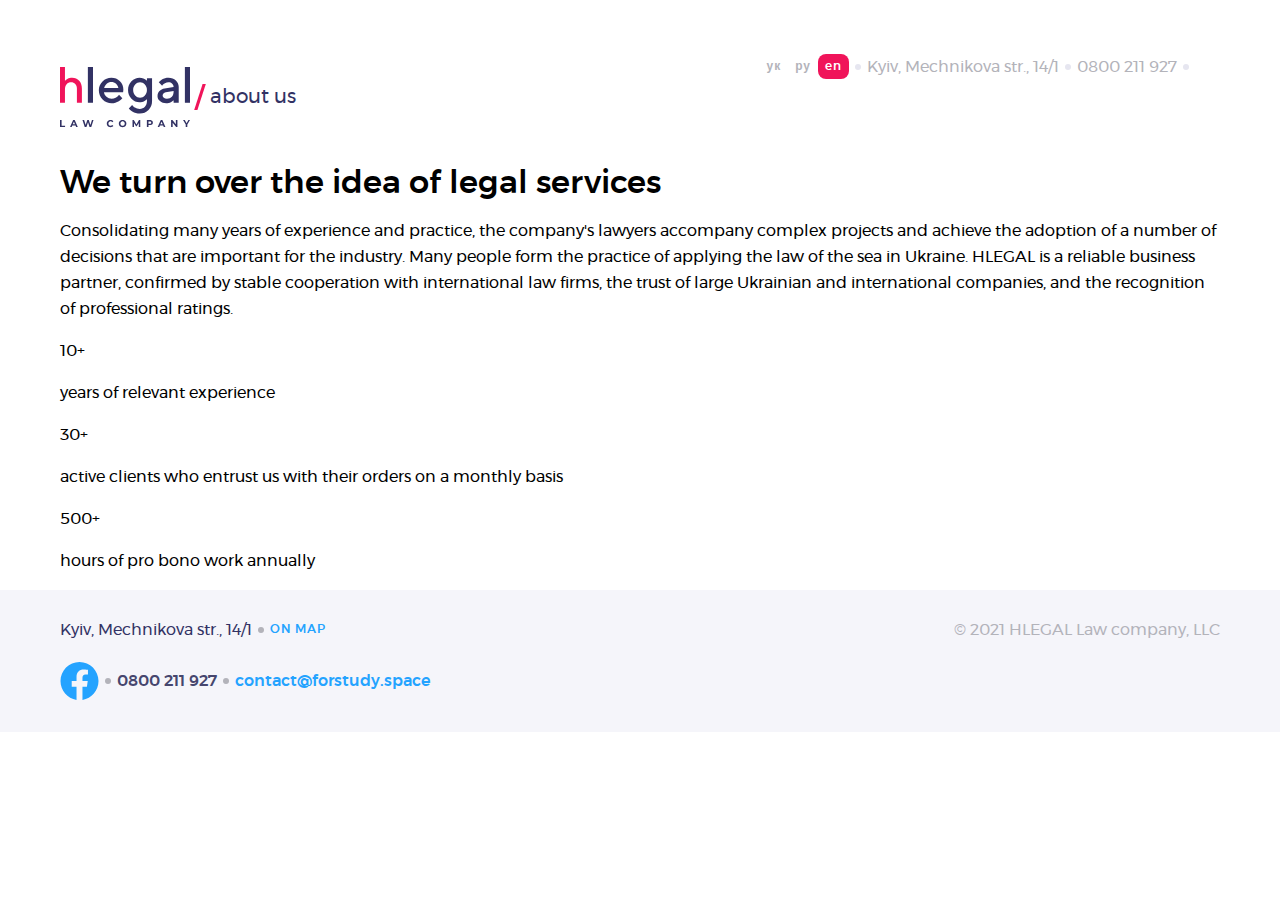
==== app/about.html @ 21503964 "new code for about-us.html" ====
<!DOCTYPE html>
<html lang="en">
<head>
    <meta charset="UTF-8">
    <meta http-equiv="X-UA-Compatible" content="IE=edge">
    <meta name="viewport" content="width=device-width, initial-scale=1.0">
    <link rel="stylesheet" href="./css/style.css">
    <title>Hlegal - about us</title>
</head>
<body class="body">
    <div class="container">
        <header class="header">
            <div class="header__strip header__strip--grey">
                <div class="header__strip-content">
                    <div class="header__lang header__strip--dot">
                        <button type="button" class="header__button header__button--light">ук</button>
                        <button type="button" class="header__button header__button--light">ру</button>
                        <button type="button" class="header__button header__button--active">en</button>
                    </div>
                    <p class="header__adress header__adress--light header__strip--dot">Kyiv, Mechnikova str., 14/1</p>
                    <a class="header__phone header__phone--light header__strip--dot" href="tel:0800211927">0800 211 927</a>
                    <a class="header__fb" href="#">
                        <svg width="25" height="25" viewBox="0 0 25 25" fill="none" xmlns="http://www.w3.org/2000/svg">
                            <path d="M24 12.5733C24 5.90541 18.6274 0.5 12 0.5C5.37258 0.5 0 5.90541 0 12.5733C0 18.5995 4.38823 23.5943 10.125 24.5V16.0633H7.07813V12.5733H10.125V9.91343C10.125 6.88755 11.9165 5.21615 14.6576 5.21615C15.9705 5.21615 17.3438 5.45195 17.3438 5.45195V8.42313H15.8306C14.3399 8.42313 13.875 9.35379 13.875 10.3086V12.5733H17.2031L16.6711 16.0633H13.875V24.5C19.6118 23.5943 24 18.5995 24 12.5733Z" fill="#FFFFFF"/>
                        </svg>                        
                    </a>
                </div>
            </div>
            <a class="header__logo header__logo--light" href="">
                <picture class="logo">
                    <source media="(min-width:768px)" srcset="./img/logo-light_tablet.svg">
                    <img src="./img/logo-light.svg" alt="#">
                </picture>
                <p class="header__logo--light-aboutus">about us</p>
            </a>
            <nav class="header__menu">
                <button type="button" class="header__burger header__burger--light">btn</button>
                <ul class="header__list">
                    <li><a class="header__category" href="./about.html">about us</a></li>
                    <li><a class="header__category" href="#">services</a></li>
                    <li><a class="header__category" href="#">team</a></li>
                    <li><a class="header__category" href="#">publications</a></li>
                    <li><a class="header__category" href="#">contact</a></li>
                </ul>
            </nav>
        </header>
    </div>
    <main class="mainly">
        <div class="container">
            <section class="about">
                <h1 class="about__title">We turn over the idea of legal services</h1>
                <p class="about__text">Consolidating many years of experience and practice, the company's lawyers accompany complex projects and achieve the adoption of a number of decisions that are important for the industry. Many people form the practice of applying the law of the sea in Ukraine.
                    HLEGAL is a reliable business partner, confirmed by stable cooperation with international law firms, the trust of large Ukrainian and international companies, and the recognition of professional ratings.</p>
            </section>
            <section class="achivments">
                <article class="achivments__year">
                    <p>10+</p>
                    <p>years of relevant experience</p>
                </article>
                <article class="achivments__clients">
                    <p>30+</p>
                    <p>active clients who entrust us with their orders on a monthly basis</p>
                </article>
                <article class="achivments__hours">
                    <p>500+</p>
                    <p>hours of pro bono work annually</p>
                </article>
            </section>
        </div>
    </main>
    <footer class="footer">
        <div class="container">
            <div class="footer__box">
                <div class="footer__adress">
                    <p class="footer__adress-item footer__box--dot">Kyiv, Mechnikova str., 14/1</p>
                    <a class="footer__map" href="#">On map</a>
                </div>
                <div class="footer__contact">
                    <a class="footer__fb-link footer__box--dot" href="#">
                        <svg class="footer__fb" width="39" height="38" viewBox="0 0 39 38" fill="none" xmlns="http://www.w3.org/2000/svg">
                            <path d="M38.5 19.1161C38.5 8.55857 29.9934 0 19.5 0C9.00658 0 0.5 8.55857 0.5 19.1161C0.5 28.6575 7.44803 36.5659 16.5312 38V24.6419H11.707V19.1161H16.5312V14.9046C16.5312 10.1136 19.3678 7.46723 23.7078 7.46723C25.7866 7.46723 27.9609 7.84059 27.9609 7.84059V12.545H25.5651C23.2048 12.545 22.4688 14.0185 22.4688 15.5302V19.1161H27.7383L26.8959 24.6419H22.4688V38C31.552 36.5659 38.5 28.6575 38.5 19.1161Z" fill="#24A3FF"/>
                        </svg>
                        <a class="footer__phone footer__box--dot" href="tel:0800211927">0800 211 927</a>
                        <a class="footer__mail" href="mailto:contact@forstudy.space">contact@forstudy.space</a>
                    </a>
                </div>
                <p class="footer__rights">© 2021 HLEGAL Law company, LLC</p>
            </div>
        </div>
    </footer>

    <script src="js/all.js"></script>
</body>
</html>
---- app/css/style.css ----
/* Slider */
.slick-slider {
  position: relative;
  display: block;
  -webkit-box-sizing: border-box;
          box-sizing: border-box;
  -webkit-touch-callout: none;
  -webkit-user-select: none;
  -moz-user-select: none;
  -ms-user-select: none;
  user-select: none;
  -ms-touch-action: pan-y;
  touch-action: pan-y;
  -webkit-tap-highlight-color: transparent;
}

.slick-list {
  position: relative;
  overflow: hidden;
  display: block;
  margin: 0;
  padding: 0;
}

.slick-list:focus {
  outline: none;
}

.slick-list.dragging {
  cursor: pointer;
  cursor: hand;
}

.slick-slider .slick-track,
.slick-slider .slick-list {
  -webkit-transform: translate3d(0, 0, 0);
  transform: translate3d(0, 0, 0);
}

.slick-track {
  position: relative;
  left: 0;
  top: 0;
  display: block;
  margin-left: auto;
  margin-right: auto;
}

.slick-track:before, .slick-track:after {
  content: "";
  display: table;
}

.slick-track:after {
  clear: both;
}

.slick-loading .slick-track {
  visibility: hidden;
}

.slick-slide {
  float: left;
  height: 100%;
  min-height: 1px;
  display: none;
}

[dir="rtl"] .slick-slide {
  float: right;
}

.slick-slide img {
  display: block;
}

.slick-slide.slick-loading img {
  display: none;
}

.slick-slide.dragging img {
  pointer-events: none;
}

.slick-initialized .slick-slide {
  display: block;
}

.slick-loading .slick-slide {
  visibility: hidden;
}

.slick-vertical .slick-slide {
  display: block;
  height: auto;
  border: 1px solid transparent;
}

.slick-arrow.slick-hidden {
  display: none;
}

@font-face {
  font-family: 'Montserrat';
  src: url("../fonts/montserrat-italic-webfont.woff2") format("woff2"), url("../fonts/montserrat-italic-webfont.woff") format("woff");
  font-weight: 400;
  font-style: italic;
}

@font-face {
  font-family: 'Montserrat';
  src: url("../fonts/montserrat-medium-webfont.woff2") format("woff2"), url("../fonts/montserrat-medium-webfont.woff") format("woff");
  font-weight: 700;
  font-style: normal;
}

@font-face {
  font-family: 'Montserrat';
  src: url("../fonts/montserrat-mediumitalic-webfont.woff2") format("woff2"), url("../fonts/montserrat-mediumitalic-webfont.woff") format("woff");
  font-weight: 700;
  font-style: italic;
}

@font-face {
  font-family: 'Montserrat';
  src: url("../fonts/montserrat-regular-webfont.woff2") format("woff2"), url("../fonts/montserrat-regular-webfont.woff") format("woff");
  font-weight: 400;
  font-style: normal;
}

* {
  -webkit-box-sizing: border-box;
          box-sizing: border-box;
}

.body {
  font-family: 'Montserrat', 'Arial', sans-serif;
  font-style: normal;
  font-weight: 400;
  font-size: 16px;
  line-height: 26px;
  margin: 0;
}

.container {
  max-width: 1440px;
  min-width: 375px;
  margin: 0 auto;
  padding: 0 30px;
}

.visually-hidden {
  position: absolute;
  width: 1px;
  height: 1px;
  margin: -1px;
  border: 0;
  padding: 0;
  clip: rect(0 0 0 0);
  overflow: hidden;
}

.image-responsive {
  max-width: 100%;
  height: auto;
}

a {
  font-weight: 400;
  font-size: 16px;
  line-height: 20px;
  color: #24A3FF;
  text-decoration: none;
  cursor: pointer;
}

a:hover {
  color: #0085FF;
}

button {
  font-family: 'Montserrat', 'Arial', sans-serif;
  font-style: normal;
  font-weight: 700;
  font-size: 12px;
  line-height: 15px;
  text-align: center;
  letter-spacing: 1px;
  color: #FFFFFF;
  background-color: transparent;
  cursor: pointer;
  border: 0;
  padding: 5px 7px;
  border-radius: 8px;
}

@media screen and (min-width: 768px) {
  .container {
    padding: 0 60px;
  }
}

.background {
  background-image: linear-gradient(228.57deg, #323264 11.93%, #323264 57.17%, #643E72 87.46%);
  border-radius: 0px 0px 12px 12px;
  position: relative;
}

.background::after {
  content: '';
  border-radius: 0 0 12px 12px;
  background-color: #CACADB;
  bottom: -10px;
  height: 10px;
  left: 20px;
  right: 20px;
  position: absolute;
}

.background::before {
  content: '';
  border-radius: 0 0 12px 12px;
  background-color: #E7E7F2;
  bottom: -20px;
  height: 10px;
  left: 40px;
  right: 40px;
  position: absolute;
}

.background__image {
  background-image: url(../img/bg-img.svg);
  background-repeat: no-repeat;
  background-position: center top;
  background-size: 600px 524px;
}

.header {
  display: grid;
  grid-template-columns: -webkit-min-content 1fr;
  grid-template-columns: min-content 1fr;
  grid-template-rows: -webkit-min-content 1fr;
  grid-template-rows: min-content 1fr;
  -webkit-box-align: center;
      -ms-flex-align: center;
          align-items: center;
}

.header__strip {
  grid-column: 1 / 3;
  background: rgba(245, 245, 250, 0.2);
  margin: 0 -30px;
  padding: 10px 30px;
  align-self: center;
}

.header__strip--grey {
  background: #F5F5FA;
}

.header__strip-content {
  display: -webkit-box;
  display: -ms-flexbox;
  display: flex;
  -webkit-box-pack: justify;
      -ms-flex-pack: justify;
          justify-content: space-between;
  -webkit-box-align: center;
      -ms-flex-align: center;
          align-items: center;
}

.header__button:not(.header__button--active):hover {
  background-color: rgba(255, 255, 255, 0.2);
}

.header__button--active {
  background-color: #F0145A;
}

.header__button--light {
  color: #B3B3BA;
}

.header__phone {
  font-size: 16px;
  line-height: 20px;
  text-align: right;
  color: #FFFFFF;
}

.header__phone--light {
  color: #B3B3BA;
}

.header__adress, .header__fb {
  display: none;
}

.header__adress {
  font-size: 16px;
  line-height: 20px;
  color: #B3B3BA;
}

.header__logo {
  padding: 15px 0;
}

.header__logo--light {
  display: -webkit-box;
  display: -ms-flexbox;
  display: flex;
}

.header__logo--light-aboutus {
  white-space: nowrap;
  font-size: 20px;
  line-height: 24px;
  color: #323264;
  text-decoration: none;
  margin-left: 4px;
}

.header__logo--light .logo {
  display: -webkit-box;
  display: -ms-flexbox;
  display: flex;
  -webkit-box-align: center;
      -ms-flex-align: center;
          align-items: center;
}

.header__logo--light .logo::after {
  content: '';
  background-image: url(../img/slash.svg);
  background-size: 12px 26px;
  background-repeat: no-repeat;
  width: 12px;
  height: 26px;
  margin-left: 4px;
}

.header__menu {
  display: -webkit-box;
  display: -ms-flexbox;
  display: flex;
  -webkit-box-pack: end;
      -ms-flex-pack: end;
          justify-content: flex-end;
}

.header__burger {
  font-size: 0;
  width: 32px;
  height: 32px;
  background-image: url(../img/hamburger.svg);
  background-position: center;
  background-repeat: no-repeat;
  cursor: pointer;
  -webkit-transition-duration: 400ms;
          transition-duration: 400ms;
}

.header__burger--light {
  background-image: url(../img/hamburger-light.svg);
}

.header__burger:hover {
  background-color: rgba(255, 255, 255, 0.2);
  border-radius: 8px;
  -webkit-transform: rotate(180deg);
          transform: rotate(180deg);
}

.header__list {
  list-style: none;
  padding: 0;
  display: none;
}

@media screen and (min-width: 768px) {
  .background__image {
    background-size: 894px 1024px;
  }
  .header {
    grid-template-columns: 1fr;
    grid-template-rows: -webkit-min-content -webkit-min-content -webkit-min-content;
    grid-template-rows: min-content min-content min-content;
    padding: 50px 0 5px;
  }
  .header__adress, .header__fb {
    display: block;
  }
  .header__adress:hover path, .header__fb:hover path {
    fill: #F0145A;
  }
  .header__strip {
    background-color: transparent;
    grid-column: 1 / 2;
    grid-row: 1 / 2;
  }
  .header__strip-content {
    -webkit-box-pack: start;
        -ms-flex-pack: start;
            justify-content: start;
    -webkit-box-align: center;
        -ms-flex-align: center;
            align-items: center;
  }
  .header__strip--dot {
    display: -webkit-box;
    display: -ms-flexbox;
    display: flex;
    -webkit-box-align: center;
        -ms-flex-align: center;
            align-items: center;
  }
  .header__strip--dot::after {
    content: '';
    background-color: #E6E6F0;
    width: 6px;
    height: 6px;
    border-radius: 50%;
    margin: 0 6px;
  }
  .header__burger {
    display: none;
  }
  .header__menu {
    -webkit-box-pack: start;
        -ms-flex-pack: start;
            justify-content: flex-start;
  }
  .header__list {
    display: -webkit-box;
    display: -ms-flexbox;
    display: flex;
  }
  .header__category {
    font-weight: 700;
    font-size: 16px;
    line-height: 20px;
    text-align: right;
    color: #FFFFFF;
    margin-right: 15px;
  }
  .header__category:hover {
    color: #F0145A;
  }
}

@media screen and (min-width: 1024px) {
  .background__image {
    background-size: 670px 768px;
  }
  .header {
    grid-template-columns: -webkit-min-content 1fr;
    grid-template-columns: min-content 1fr;
    grid-template-rows: -webkit-min-content -webkit-min-content;
    grid-template-rows: min-content min-content;
  }
  .header__strip {
    grid-column: 2 / 3;
    justify-self: end;
    padding: 0 30px;
  }
  .header__adress {
    margin: 0;
  }
  .header__logo {
    grid-column: 1 / 2;
    grid-row: 1 / 3;
  }
  .header__menu {
    justify-self: end;
  }
  .header__category {
    margin-right: 0;
    margin-left: 15px;
  }
}

.title {
  display: -webkit-box;
  display: -ms-flexbox;
  display: flex;
  -webkit-box-orient: vertical;
  -webkit-box-direction: normal;
      -ms-flex-direction: column;
          flex-direction: column;
  -webkit-box-align: center;
      -ms-flex-align: center;
          align-items: center;
  padding: 129px 0 30px;
}

.title__text {
  padding-bottom: 159px;
  font-weight: 700;
  font-size: 38px;
  line-height: 46px;
  text-align: center;
  color: #FFFFFF;
}

@media screen and (min-width: 768px) {
  .title {
    padding: 180px 0 30px;
  }
  .title__text {
    padding-bottom: 400px;
  }
}

@media screen and (min-width: 1024px) {
  .title {
    padding: 180px 0 30px;
  }
  .title__text {
    padding-bottom: 260px;
  }
}

.services__container {
  border-bottom: 4px solid rgba(255, 255, 255, 0.3);
  padding-bottom: 20px;
}

.services__tab {
  margin-right: -30px;
  overflow: auto;
  overflow: -moz-scrollbars-none;
  -ms-overflow-style: none;
}

.services__tab::-webkit-scrollbar {
  width: 0;
}

.services__tab-box {
  display: -webkit-box;
  display: -ms-flexbox;
  display: flex;
}

.services__btn {
  white-space: nowrap;
  font-size: 30px;
  line-height: 37px;
  color: #B3B3BA;
  margin-right: 30px;
}

.services__btn--active {
  background: linear-gradient(90.13deg, #F0145A 0.84%, #EF8080 99.96%);
  -webkit-background-clip: text;
  -webkit-text-fill-color: transparent;
  background-clip: text;
}

.services__btn-mr-o {
  margin-right: 0;
}

.services__box {
  padding: 30px 0;
}

.services__title {
  font-weight: 700;
  font-size: 20px;
  line-height: 24px;
  color: #FFFFFF;
}

.services__text {
  font-size: 19px;
  line-height: 30px;
  color: #FFFFFF;
}

@media screen and (min-width: 768px) {
  .services__container {
    padding: 60px 0;
  }
  .services__btn {
    font-weight: 700;
    font-size: 38px;
    line-height: 46px;
  }
  .services__title {
    font-size: 30px;
    line-height: 37px;
  }
}

@media screen and (min-width: 1024px) {
  .services {
    padding: 60px 0;
  }
  .services__block {
    display: grid;
    grid-template-columns: 1fr 1fr;
    -webkit-column-gap: 60px;
       -moz-column-gap: 60px;
            column-gap: 60px;
  }
  .services__container {
    padding: 0;
    border-bottom: 0;
    border-right: 4px solid rgba(255, 255, 255, 0.3);
  }
  .services__tab {
    margin-right: 60px;
  }
  .services__tab-box {
    height: 100%;
    -webkit-box-orient: vertical;
    -webkit-box-direction: normal;
        -ms-flex-direction: column;
            flex-direction: column;
    -webkit-box-align: end;
        -ms-flex-align: end;
            align-items: flex-end;
    -webkit-box-pack: justify;
        -ms-flex-pack: justify;
            justify-content: space-between;
  }
  .services__btn {
    margin-right: 0;
    padding: 15px 0;
  }
  .services__title {
    margin-top: 0;
  }
  .services__text {
    margin-bottom: 0;
  }
  .services__box {
    padding: auto 0;
  }
}

@media screen and (min-width: 1440px) {
  .services {
    padding: 60px 120px;
  }
}

.peculiarities__link {
  display: -webkit-box;
  display: -ms-flexbox;
  display: flex;
  -webkit-box-align: center;
      -ms-flex-align: center;
          align-items: center;
  text-transform: uppercase;
  font-weight: 700;
  font-size: 14px;
  line-height: 17px;
  letter-spacing: 1px;
}

.peculiarities__link::after {
  content: '';
  width: 4px;
  height: 4px;
  border-right: 2px solid #24A3FF;
  border-bottom: 2px solid #24A3FF;
  margin-left: 5px;
  -webkit-transform: rotate(315deg);
          transform: rotate(315deg);
}

.peculiarities__title {
  font-weight: 700;
  font-size: 30px;
  line-height: 37px;
  background: linear-gradient(90.13deg, #F0145A 0.84%, #EF8080 99.96%);
  -webkit-background-clip: text;
  -webkit-text-fill-color: transparent;
  background-clip: text;
  margin: 0;
  padding: 15px 0;
}

.peculiarities__box {
  padding: 15px 0;
}

.peculiarities__pic {
  background-repeat: no-repeat;
  background-color: #fff;
  background-position: center;
  border-radius: 24px;
  width: 92px;
  height: 92px;
}

.peculiarities__pic--item01 {
  background-image: url(../img/services/item01.svg);
}

.peculiarities__pic--item02 {
  background-image: url(../img/services/item02.svg);
}

.peculiarities__pic--item03 {
  background-image: url(../img/services/item03.svg);
}

.peculiarities__pic--item04 {
  background-image: url(../img/services/item04.svg);
}

.peculiarities__pic--item05 {
  background-image: url(../img/services/item05.svg);
}

.peculiarities__pic--item06 {
  background-image: url(../img/services/item06.svg);
}

.peculiarities__box-title {
  font-weight: 700;
  font-size: 22px;
  line-height: 27px;
  color: #24A3FF;
  margin: 30px 0;
}

.peculiarities__text {
  font-size: 16px;
  line-height: 26px;
  color: #FFFFFF;
}

@media screen and (min-width: 768px) {
  .peculiarities {
    display: grid;
    grid-template-columns: 1fr 1fr;
    gap: 60px;
    padding: 30px 0 60px;
  }
  .peculiarities__top {
    grid-column: 1 / -1;
  }
  .peculiarities__title {
    padding-bottom: 0;
  }
  .peculiarities__text {
    margin-bottom: 0;
  }
}

@media screen and (min-width: 1024px) {
  .peculiarities {
    grid-template-columns: 1fr 1fr 1fr;
  }
}

.team__box {
  padding: 50px 0;
  margin: 0 -15px;
}

.team__item {
  background-color: #F5F5FA;
  border-radius: 12px;
  margin: 0 15px;
}

.team__foto {
  width: 100%;
  height: 500px;
  -o-object-fit: cover;
     object-fit: cover;
  border-radius: 12px 12px 0 0;
}

.team__info {
  padding: 30px;
}

.team__link {
  display: -webkit-box;
  display: -ms-flexbox;
  display: flex;
  -webkit-box-align: center;
      -ms-flex-align: center;
          align-items: center;
  text-transform: uppercase;
  font-size: 14px;
  line-height: 17px;
  letter-spacing: 1px;
  text-transform: uppercase;
}

.team__link::after {
  content: '';
  width: 4px;
  height: 4px;
  border-right: 2px solid #24A3FF;
  border-bottom: 2px solid #24A3FF;
  margin-left: 5px;
  -webkit-transform: rotate(315deg);
          transform: rotate(315deg);
}

.team__text {
  margin-top: 5px;
  margin-bottom: 30px;
  font-weight: 700;
  font-size: 30px;
  line-height: 37px;
  background: linear-gradient(90.13deg, #F0145A 0.84%, #EF8080 99.96%);
  -webkit-background-clip: text;
  -webkit-text-fill-color: transparent;
  background-clip: text;
}

.team__name {
  font-weight: 700;
  font-size: 16px;
  line-height: 20px;
  color: #B3B3BA;
  margin-bottom: 0px;
}

.team__job {
  font-size: 14px;
  line-height: 22px;
  color: #B3B3BA;
  margin-top: 6px;
  margin-bottom: 0;
}

.slick-dots {
  display: -webkit-box;
  display: -ms-flexbox;
  display: flex;
  -webkit-box-pack: center;
      -ms-flex-pack: center;
          justify-content: center;
  padding: 0;
  margin: 0;
  list-style: none;
}

.slick-dots li {
  margin: 30px 7.5px 0;
}

.slick-dots button {
  font-size: 0;
  cursor: pointer;
  border: 0;
  width: 16px;
  height: 16px;
  border-radius: 50%;
  background-color: rgba(36, 163, 255, 0.2);
}

.slick-dots button:hover {
  background-color: rgba(36, 163, 255, 0.6);
}

.slick-dots .slick-active button {
  background-color: #24a3ff;
}

@media screen and (min-width: 768px) {
  .team__text {
    font-size: 38px;
    line-height: 46px;
  }
  .team__box {
    padding: 80px 0;
  }
}

@media screen and (min-width: 1024px) {
  .team__item {
    display: -webkit-box;
    display: -ms-flexbox;
    display: flex;
  }
  .team__foto {
    border-radius: 12px 0 0 12px;
    width: 400px;
  }
  .slick-initialized .slick-slide {
    display: -webkit-box;
    display: -ms-flexbox;
    display: flex;
  }
}

.partners__title {
  text-align: center;
  font-weight: 700;
  font-size: 14px;
  line-height: 17px;
  letter-spacing: 1px;
  text-transform: uppercase;
  color: #323264;
  margin-bottom: 30px;
}

.partners__item {
  width: 100%;
  height: 120px;
  display: -webkit-box;
  display: -ms-flexbox;
  display: flex;
  -ms-flex-wrap: wrap;
      flex-wrap: wrap;
  background-repeat: no-repeat;
  background-position: center;
}

.partners__item--01 {
  background-image: url(../img/partners/hillel.png);
  background-color: #1C4280;
}

.partners__item--02 {
  background-image: url(../img/partners/wannabizz.png);
  background-color: #143646;
}

.partners__item--03 {
  background-image: url(../img/partners/tapgerine.png);
  background-color: #F48B30;
}

.partners__item--04 {
  background-image: url(../img/partners/3dlook.png);
  background-color: #9E4DC3;
}

.partners__item--05 {
  background-image: url(../img/partners/orangear.png);
  background-color: #FD9339;
}

.partners__item--06 {
  background-image: url(../img/partners/addteligent.png);
  background-color: #E2E2E4;
}

.partners__item--07 {
  background-image: url(../img/partners/ckikky.png);
  background-color: #C71C36;
}

.partners__item--08 {
  background-image: url(../img/partners/ecolease.png);
  background-color: #DCF3F9;
}

.partners__item--09 {
  background-image: url(../img/partners/infratrek.png);
  background-color: #EAEAEA;
}

.partners__item--10 {
  background-image: url(../img/partners/citypark.png);
  background-color: #282240;
}

.partners__item--11 {
  background-image: url(../img/partners/artprint.png);
  background-color: #1D4568;
}

.partners__item--12 {
  background-image: url(../img/partners/ultimate.png);
  background-color: #000000;
}

.partners__item--block {
  display: none;
}

@media screen and (min-width: 768px) {
  .partners__box {
    display: -webkit-box;
    display: -ms-flexbox;
    display: flex;
    -ms-flex-wrap: wrap;
        flex-wrap: wrap;
  }
  .partners__item {
    width: 33.33%;
  }
  .partners__item--block {
    display: block;
  }
}

@media screen and (min-width: 1024px) {
  .partners__item {
    width: 25%;
  }
}

.blog {
  padding-top: 30px;
  background-color: #F5F5FA;
}

.blog__container {
  border-bottom: 2px solid #E6E6F0;
}

.blog__link {
  display: -webkit-box;
  display: -ms-flexbox;
  display: flex;
  -webkit-box-align: center;
      -ms-flex-align: center;
          align-items: center;
  font-weight: 700;
  font-size: 14px;
  line-height: 17px;
  letter-spacing: 1px;
  text-transform: uppercase;
}

.blog__link::after {
  content: '';
  width: 4px;
  height: 4px;
  border-right: 2px solid #24A3FF;
  border-bottom: 2px solid #24A3FF;
  margin-left: 5px;
  -webkit-transform: rotate(315deg);
          transform: rotate(315deg);
}

.blog__title {
  font-weight: 700;
  font-size: 30px;
  line-height: 37px;
  background: linear-gradient(90.13deg, #F0145A 0.84%, #EF8080 99.96%);
  -webkit-background-clip: text;
  -webkit-text-fill-color: transparent;
  background-clip: text;
}

.blog__box {
  display: -webkit-box;
  display: -ms-flexbox;
  display: flex;
  -webkit-box-orient: vertical;
  -webkit-box-direction: normal;
      -ms-flex-direction: column;
          flex-direction: column;
  padding-bottom: 30px;
}

.blog__img {
  border-radius: 8px 8px 0 0;
  width: 100%;
  -o-object-fit: cover;
     object-fit: cover;
}

.blog__item {
  border-radius: 0 0 8px 8px;
  background-color: #fff;
  padding: 30px;
}

.blog__item-title {
  font-weight: 700;
  font-size: 16px;
  line-height: 20px;
  color: #24A3FF;
}

.blog__date {
  font-weight: 700;
  font-size: 12px;
  line-height: 15px;
  letter-spacing: 1px;
  text-transform: uppercase;
  color: #B3B3BA;
  padding-bottom: 15px;
  border-bottom: 4px solid #E6E6F0;
}

.blog__text {
  font-size: 14px;
  line-height: 22px;
  color: #000000;
}

@media screen and (min-width: 768px) {
  .blog__container {
    display: grid;
    grid-template-columns: 1fr 1fr;
    grid-template-rows: -webkit-min-content 1fr -webkit-min-content;
    grid-template-rows: min-content 1fr min-content;
    -webkit-column-gap: 30px;
       -moz-column-gap: 30px;
            column-gap: 30px;
  }
  .blog__top {
    grid-column: 1 / 3;
  }
  .blog__box--wide {
    grid-column: 1 / 3;
  }
  .blog__item {
    display: -webkit-box;
    display: -ms-flexbox;
    display: flex;
    -webkit-box-orient: vertical;
    -webkit-box-direction: normal;
        -ms-flex-direction: column;
            flex-direction: column;
    height: 100%;
  }
  .blog__title {
    font-size: 38px;
    line-height: 46px;
    margin-top: 10px;
  }
}

@media screen and (min-width: 1024px) {
  .blog__container {
    display: grid;
    grid-template-columns: 1fr 1fr 1fr;
    grid-template-rows: -webkit-min-content -webkit-min-content;
    grid-template-rows: min-content min-content;
    -webkit-column-gap: 30px;
       -moz-column-gap: 30px;
            column-gap: 30px;
  }
  .blog__top {
    grid-column: 1 / -1;
  }
  .blog__box--wide {
    grid-column: 3 / 4;
  }
}

.footer {
  background-color: #F5F5FA;
  padding: 30px 0;
}

.footer__adress {
  display: -webkit-box;
  display: -ms-flexbox;
  display: flex;
  -webkit-box-orient: vertical;
  -webkit-box-direction: normal;
      -ms-flex-direction: column;
          flex-direction: column;
  -webkit-box-align: center;
      -ms-flex-align: center;
          align-items: center;
  padding-bottom: 21px;
}

.footer__adress-item {
  font-size: 16px;
  line-height: 20px;
  color: #323264;
  margin: 0;
  margin-bottom: 10px;
}

.footer__map {
  font-weight: 700;
  font-size: 12px;
  line-height: 15px;
  letter-spacing: 1px;
  text-transform: uppercase;
}

.footer__map:hover {
  color: #F0145A;
}

.footer__contact {
  display: -webkit-box;
  display: -ms-flexbox;
  display: flex;
  -webkit-box-orient: vertical;
  -webkit-box-direction: normal;
      -ms-flex-direction: column;
          flex-direction: column;
  -webkit-box-align: center;
      -ms-flex-align: center;
          align-items: center;
}

.footer__fb-link:hover path {
  fill: #F0145A;
}

.footer__phone {
  font-weight: 700;
  font-size: 16px;
  line-height: 20px;
  text-align: right;
  color: #46466E;
  margin: 10px 0;
}

.footer__mail {
  font-weight: 700;
  font-size: 16px;
  line-height: 20px;
}

.footer__mail:hover {
  color: #F0145A;
}

.footer__rights {
  text-align: center;
  margin-top: 30px;
  font-size: 16px;
  line-height: 20px;
  color: #B3B3BA;
}

@media screen and (min-width: 768px) {
  .footer__box {
    display: grid;
    grid-template-columns: 1fr 1fr;
    grid-template-rows: 1fr 1fr;
  }
  .footer__box--dot {
    display: -webkit-box;
    display: -ms-flexbox;
    display: flex;
    -webkit-box-align: center;
        -ms-flex-align: center;
            align-items: center;
  }
  .footer__box--dot::after {
    content: '';
    background-color: #B3B3BA;
    width: 6px;
    height: 6px;
    border-radius: 50%;
    margin: 0 6px;
  }
  .footer__adress {
    display: -webkit-box;
    display: -ms-flexbox;
    display: flex;
    -webkit-box-orient: horizontal;
    -webkit-box-direction: normal;
        -ms-flex-direction: row;
            flex-direction: row;
    grid-column: 1 / 2;
    grid-row: 1 / 2;
  }
  .footer__adress-item {
    margin: 0;
  }
  .footer__contact {
    display: -webkit-box;
    display: -ms-flexbox;
    display: flex;
    -webkit-box-orient: horizontal;
    -webkit-box-direction: normal;
        -ms-flex-direction: row;
            flex-direction: row;
    grid-column: 1 / 3;
    grid-row: 2 / 3;
  }
  .footer__rights {
    grid-column: 2 / 3;
    grid-row: 1 / 2;
    margin: 0;
    text-align: end;
  }
}

/*# sourceMappingURL=style.css.map */
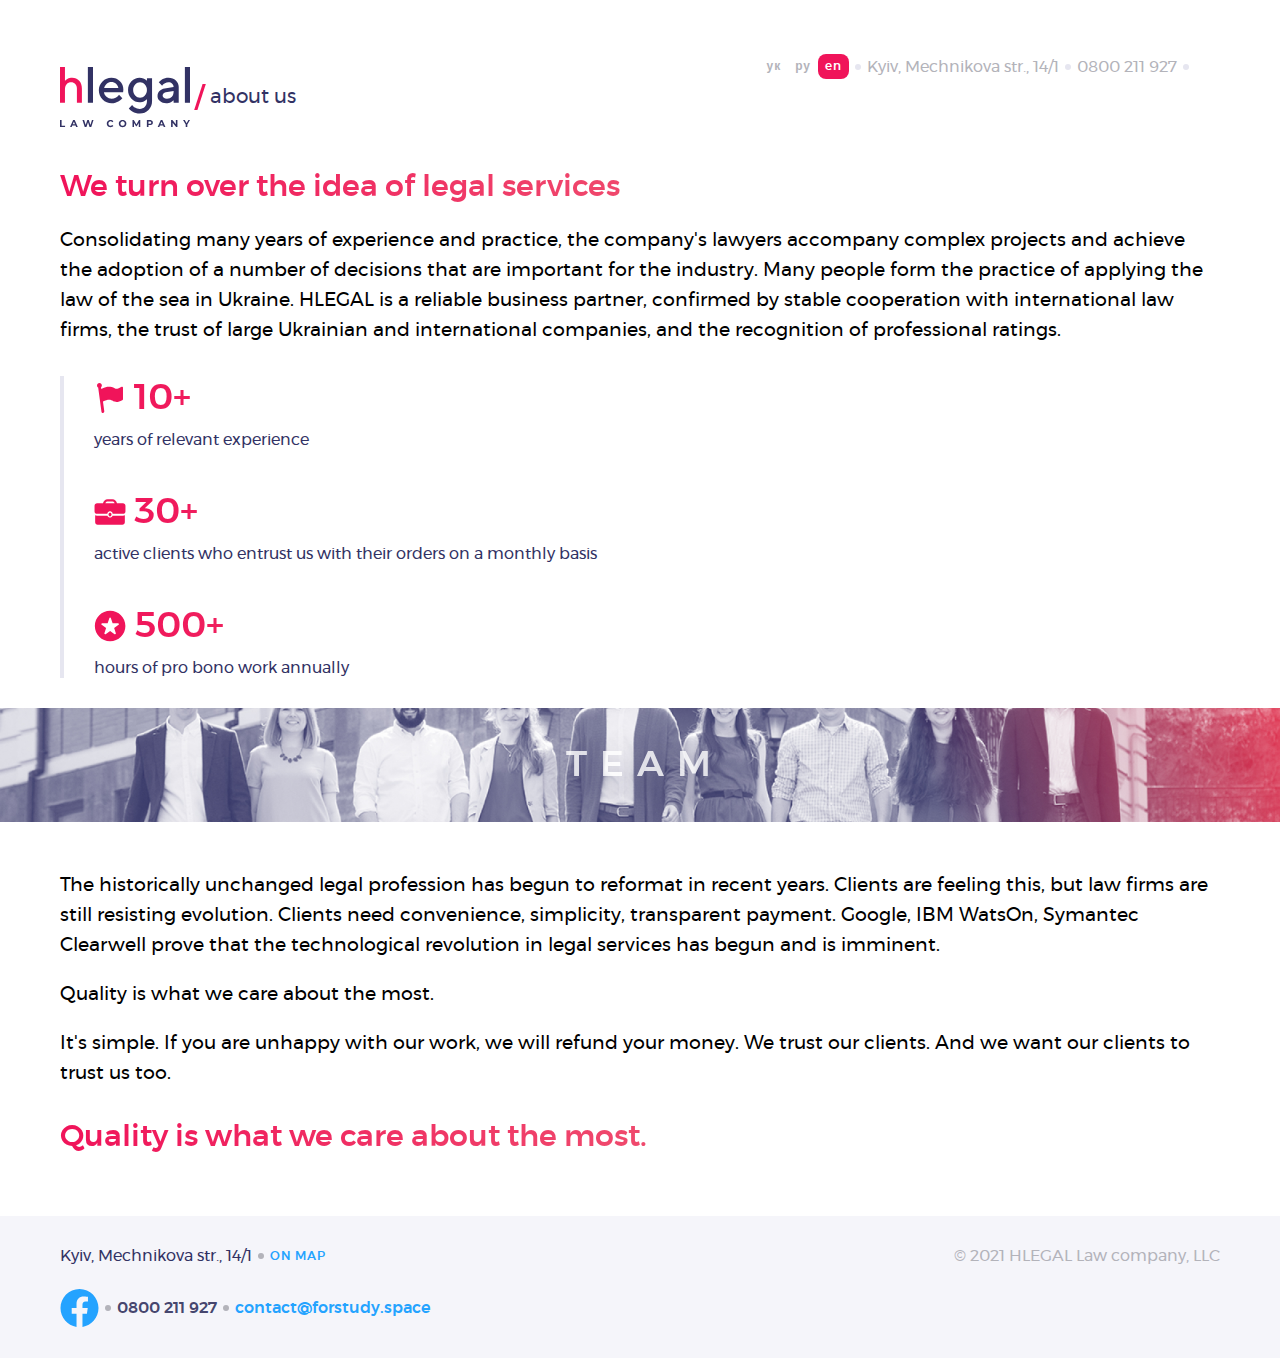
==== commit a524afaa: "mobile version alrady build, full scss & html code" ====
--- a/app/about.html
+++ b/app/about.html
@@ -53,18 +53,30 @@
                     HLEGAL is a reliable business partner, confirmed by stable cooperation with international law firms, the trust of large Ukrainian and international companies, and the recognition of professional ratings.</p>
             </section>
             <section class="achivments">
-                <article class="achivments__year">
-                    <p>10+</p>
-                    <p>years of relevant experience</p>
+                <h2 class="visually-hidden"> Our achivments</h2>
+                <article class="achivments__year achivments__box">
+                    <p class="achivments__item achivments__item--01">10+</p>
+                    <p class="achivments__text">years of relevant experience</p>
                 </article>
-                <article class="achivments__clients">
-                    <p>30+</p>
-                    <p>active clients who entrust us with their orders on a monthly basis</p>
+                <article class="achivments__clients achivments__box">
+                    <p class="achivments__item achivments__item--02">30+</p>
+                    <p class="achivments__text">active clients who entrust us with their orders on a monthly basis</p>
                 </article>
-                <article class="achivments__hours">
-                    <p>500+</p>
-                    <p>hours of pro bono work annually</p>
+                <article class="achivments__hours achivments__box achivments__box--pb0">
+                    <p class="achivments__item achivments__item--03">500+</p>
+                    <p class="achivments__text">hours of pro bono work annually</p>
                 </article>
+            </section>
+        </div>
+        <div class="team__img">
+            <p class="team__img__text">team</p>
+        </div>
+        <div class="container">
+            <section class="quality">
+                <p class="quality__text">The historically unchanged legal profession has begun to reformat in recent years. Clients are feeling this, but law firms are still resisting evolution. Clients need convenience, simplicity, transparent payment. Google, IBM WatsOn, Symantec Clearwell prove that the technological revolution in legal services has begun and is imminent.</p>
+                <p class="quality__text">Quality is what we care about the most.</p>
+                <p class="quality__text">It's simple. If you are unhappy with our work, we will refund your money. We trust our clients. And we want our clients to trust us too.</p>
+                <h3 class="quality__title">Quality is what we care about the most.</h3>
             </section>
         </div>
     </main>
--- a/app/css/style.css
+++ b/app/css/style.css
@@ -1287,4 +1287,169 @@
   }
 }
 
+.about__title {
+  font-weight: 700;
+  font-size: 30px;
+  line-height: 37px;
+  background: linear-gradient(90.13deg, #F0145A 0.84%, #EF8080 99.96%);
+  -webkit-background-clip: text;
+  -webkit-text-fill-color: transparent;
+  background-clip: text;
+  text-fill-color: transparent;
+}
+
+.about__text {
+  font-size: 19px;
+  line-height: 30px;
+  color: #000000;
+}
+
+.achivments {
+  border-left: 4px solid #E6E6F0;
+  padding-left: 30px;
+  margin: 30px 0;
+}
+
+.achivments__item {
+  display: -webkit-box;
+  display: -ms-flexbox;
+  display: flex;
+  margin: 0;
+  font-weight: 700;
+  font-size: 36px;
+  line-height: 44px;
+  background: linear-gradient(90.13deg, #F0145A 0.84%, #EF8080 99.96%);
+  -webkit-background-clip: text;
+  -webkit-text-fill-color: transparent;
+  background-clip: text;
+  text-fill-color: transparent;
+}
+
+.achivments__item--01 {
+  display: -webkit-box;
+  display: -ms-flexbox;
+  display: flex;
+  -webkit-box-align: center;
+      -ms-flex-align: center;
+          align-items: center;
+}
+
+.achivments__item--01::before {
+  content: '';
+  background-image: url(../img/achivments/item01.svg);
+  background-size: 32px 32px;
+  background-repeat: no-repeat;
+  width: 32px;
+  height: 32px;
+  margin-right: 8px;
+}
+
+.achivments__item--02 {
+  display: -webkit-box;
+  display: -ms-flexbox;
+  display: flex;
+  -webkit-box-align: center;
+      -ms-flex-align: center;
+          align-items: center;
+}
+
+.achivments__item--02::before {
+  content: '';
+  background-image: url(../img/achivments/item02.svg);
+  background-size: 32px 32px;
+  background-repeat: no-repeat;
+  width: 32px;
+  height: 32px;
+  margin-right: 8px;
+}
+
+.achivments__item--03 {
+  display: -webkit-box;
+  display: -ms-flexbox;
+  display: flex;
+  -webkit-box-align: center;
+      -ms-flex-align: center;
+          align-items: center;
+}
+
+.achivments__item--03::before {
+  content: '';
+  background-image: url(../img/achivments/item03.svg);
+  background-size: 32px 32px;
+  background-repeat: no-repeat;
+  width: 32px;
+  height: 32px;
+  margin-right: 8px;
+}
+
+.achivments__text {
+  font-size: 16px;
+  line-height: 20px;
+  color: #323264;
+  margin-bottom: 0;
+  margin-top: 10px;
+}
+
+.achivments__box {
+  padding-bottom: 40px;
+}
+
+.achivments__box--pb0 {
+  padding-bottom: 0;
+}
+
+.team__img {
+  background-image: url(../img/team.jpg);
+  background-repeat: no-repeat;
+  background-position: center;
+  background-size: cover;
+  height: 114px;
+  display: -webkit-box;
+  display: -ms-flexbox;
+  display: flex;
+  -webkit-box-pack: center;
+      -ms-flex-pack: center;
+          justify-content: center;
+  -webkit-box-align: center;
+      -ms-flex-align: center;
+          align-items: center;
+}
+
+.team__img__text {
+  width: 148px;
+  height: 44px;
+  font-weight: 700;
+  font-size: 36px;
+  line-height: 44px;
+  text-align: center;
+  letter-spacing: 13px;
+  text-transform: uppercase;
+  color: #FFFFFF;
+  opacity: 0.8;
+  text-shadow: 0px 15px 30px rgba(40, 40, 86, 0.8);
+}
+
+.quality {
+  padding-top: 30px;
+  padding-bottom: 60px;
+}
+
+.quality__text {
+  font-size: 19px;
+  line-height: 30px;
+  color: #000000;
+}
+
+.quality__title {
+  font-weight: 700;
+  font-size: 30px;
+  line-height: 37px;
+  background: linear-gradient(90.13deg, #F0145A 0.84%, #EF8080 99.96%);
+  -webkit-background-clip: text;
+  -webkit-text-fill-color: transparent;
+  background-clip: text;
+  text-fill-color: transparent;
+  margin-bottom: 0;
+}
+
 /*# sourceMappingURL=style.css.map */
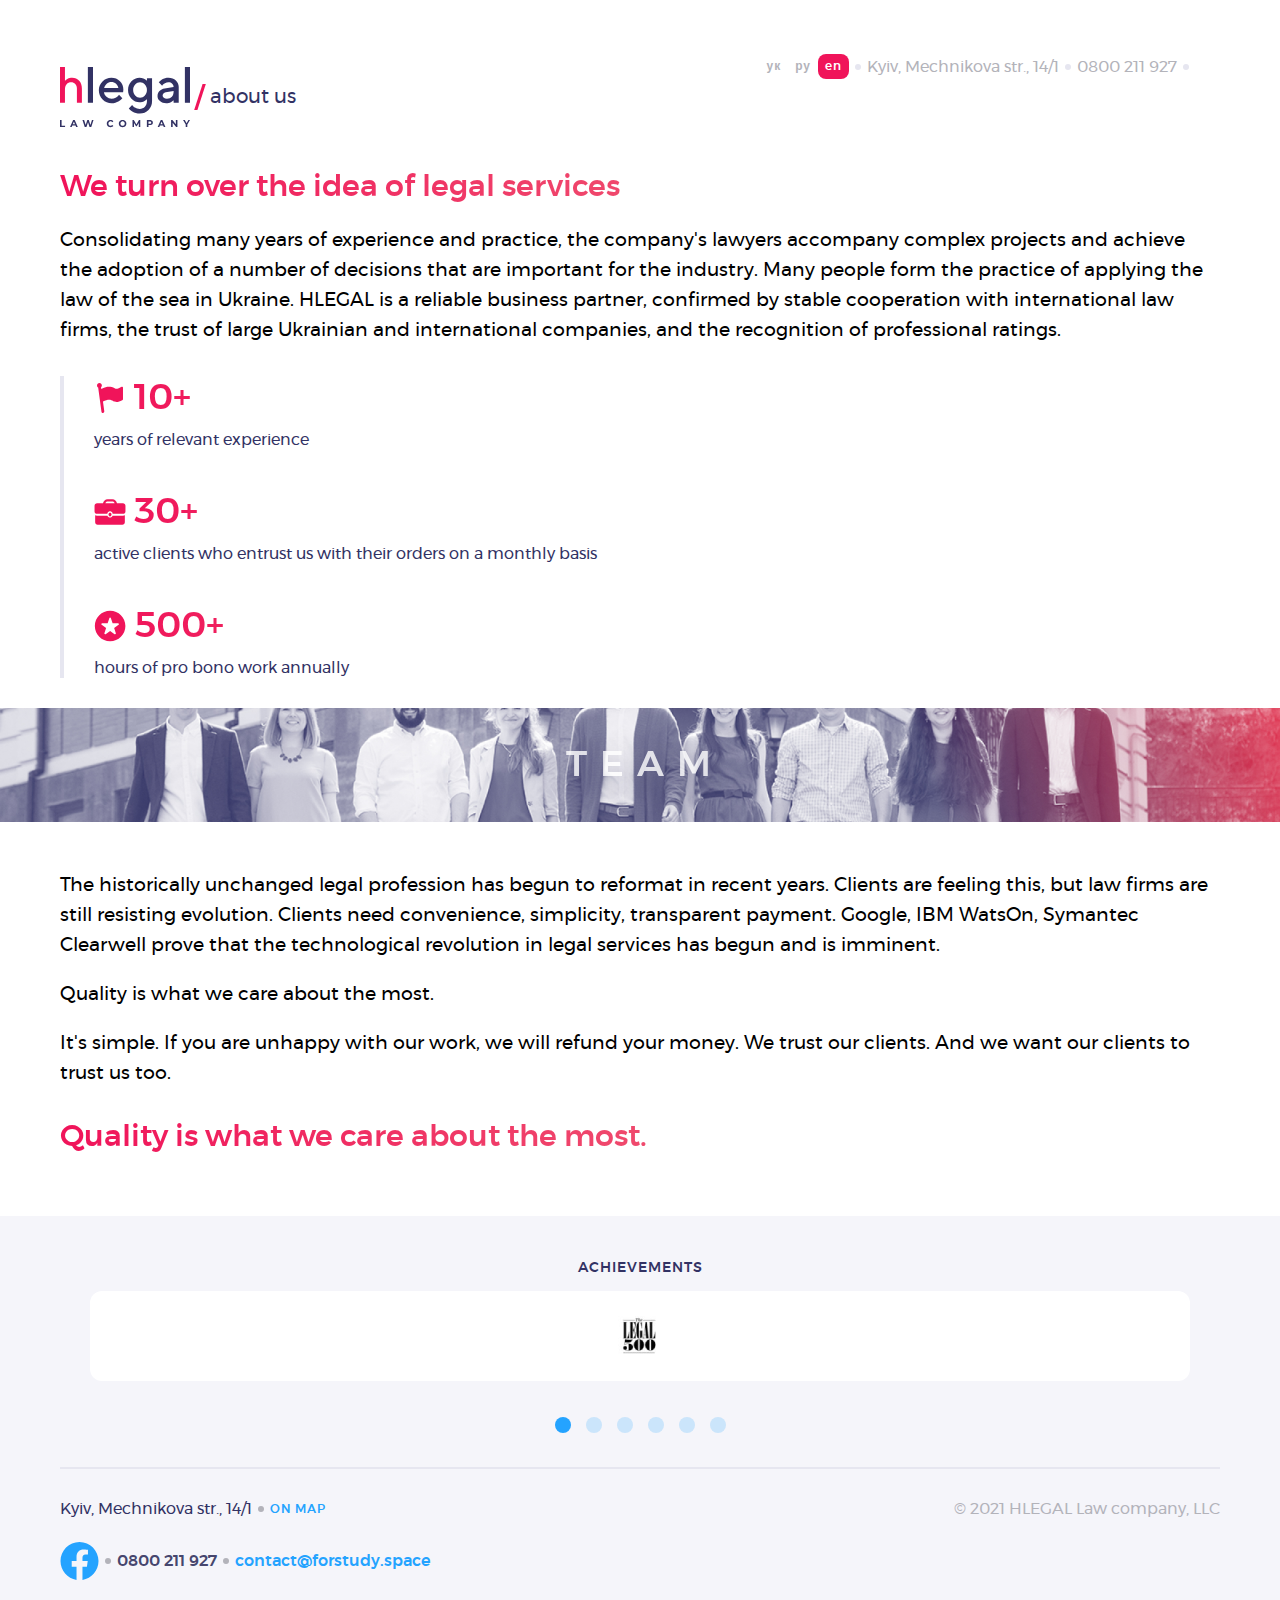
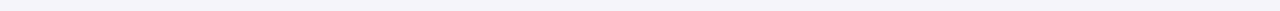
==== commit 251748d6: "slider for page about us" ====
--- a/app/about.html
+++ b/app/about.html
@@ -79,6 +79,21 @@
                 <h3 class="quality__title">Quality is what we care about the most.</h3>
             </section>
         </div>
+        <div class="achievements-slider">
+            <div class="container">
+                <div class="achievements-slider__border">
+                    <h3 class="achievements-slider__title">Achievements</h3>
+                    <div class="achievements-slider__box js-slider-achievements">
+                        <div class="achievements-slider__item achievements-slider__item--01"></div>
+                        <div class="achievements-slider__item achievements-slider__item--02"></div>
+                        <div class="achievements-slider__item achievements-slider__item--03"></div>
+                        <div class="achievements-slider__item achievements-slider__item--04"></div>
+                        <div class="achievements-slider__item achievements-slider__item--05"></div>
+                        <div class="achievements-slider__item achievements-slider__item--06"></div>
+                    </div>
+                </div>
+            </div>
+        </div>
     </main>
     <footer class="footer">
         <div class="container">
--- a/app/css/style.css
+++ b/app/css/style.css
@@ -1452,4 +1452,68 @@
   margin-bottom: 0;
 }
 
+.achievements-slider {
+  background-color: #F5F5FA;
+  padding-top: 30px;
+}
+
+.achievements-slider__border {
+  padding-bottom: 30px;
+  border-bottom: 2px solid #E6E6F0;
+}
+
+.achievements-slider__title {
+  font-weight: 700;
+  font-size: 14px;
+  line-height: 17px;
+  text-align: center;
+  letter-spacing: 1px;
+  text-transform: uppercase;
+  color: #323264;
+}
+
+.achievements-slider__item {
+  margin: 0 30px;
+  width: 255px;
+  height: 90px;
+  border-radius: 12px;
+  background-color: #fff;
+}
+
+.achievements-slider__item--01 {
+  background-image: url(../img/achievements-slider/item-01.png);
+  background-repeat: no-repeat;
+  background-position: center;
+}
+
+.achievements-slider__item--02 {
+  background-image: url(../img/achievements-slider/item-02.png);
+  background-repeat: no-repeat;
+  background-position: center;
+}
+
+.achievements-slider__item--03 {
+  background-image: url(../img/achievements-slider/item-03.png);
+  background-repeat: no-repeat;
+  background-position: center;
+}
+
+.achievements-slider__item--04 {
+  background-image: url(../img/achievements-slider/item-04.png);
+  background-repeat: no-repeat;
+  background-position: center;
+}
+
+.achievements-slider__item--05 {
+  background-image: url(../img/achievements-slider/item-05.png);
+  background-repeat: no-repeat;
+  background-position: center;
+}
+
+.achievements-slider__item--06 {
+  background-image: url(../img/achievements-slider/item-06.png);
+  background-repeat: no-repeat;
+  background-position: center;
+}
+
 /*# sourceMappingURL=style.css.map */
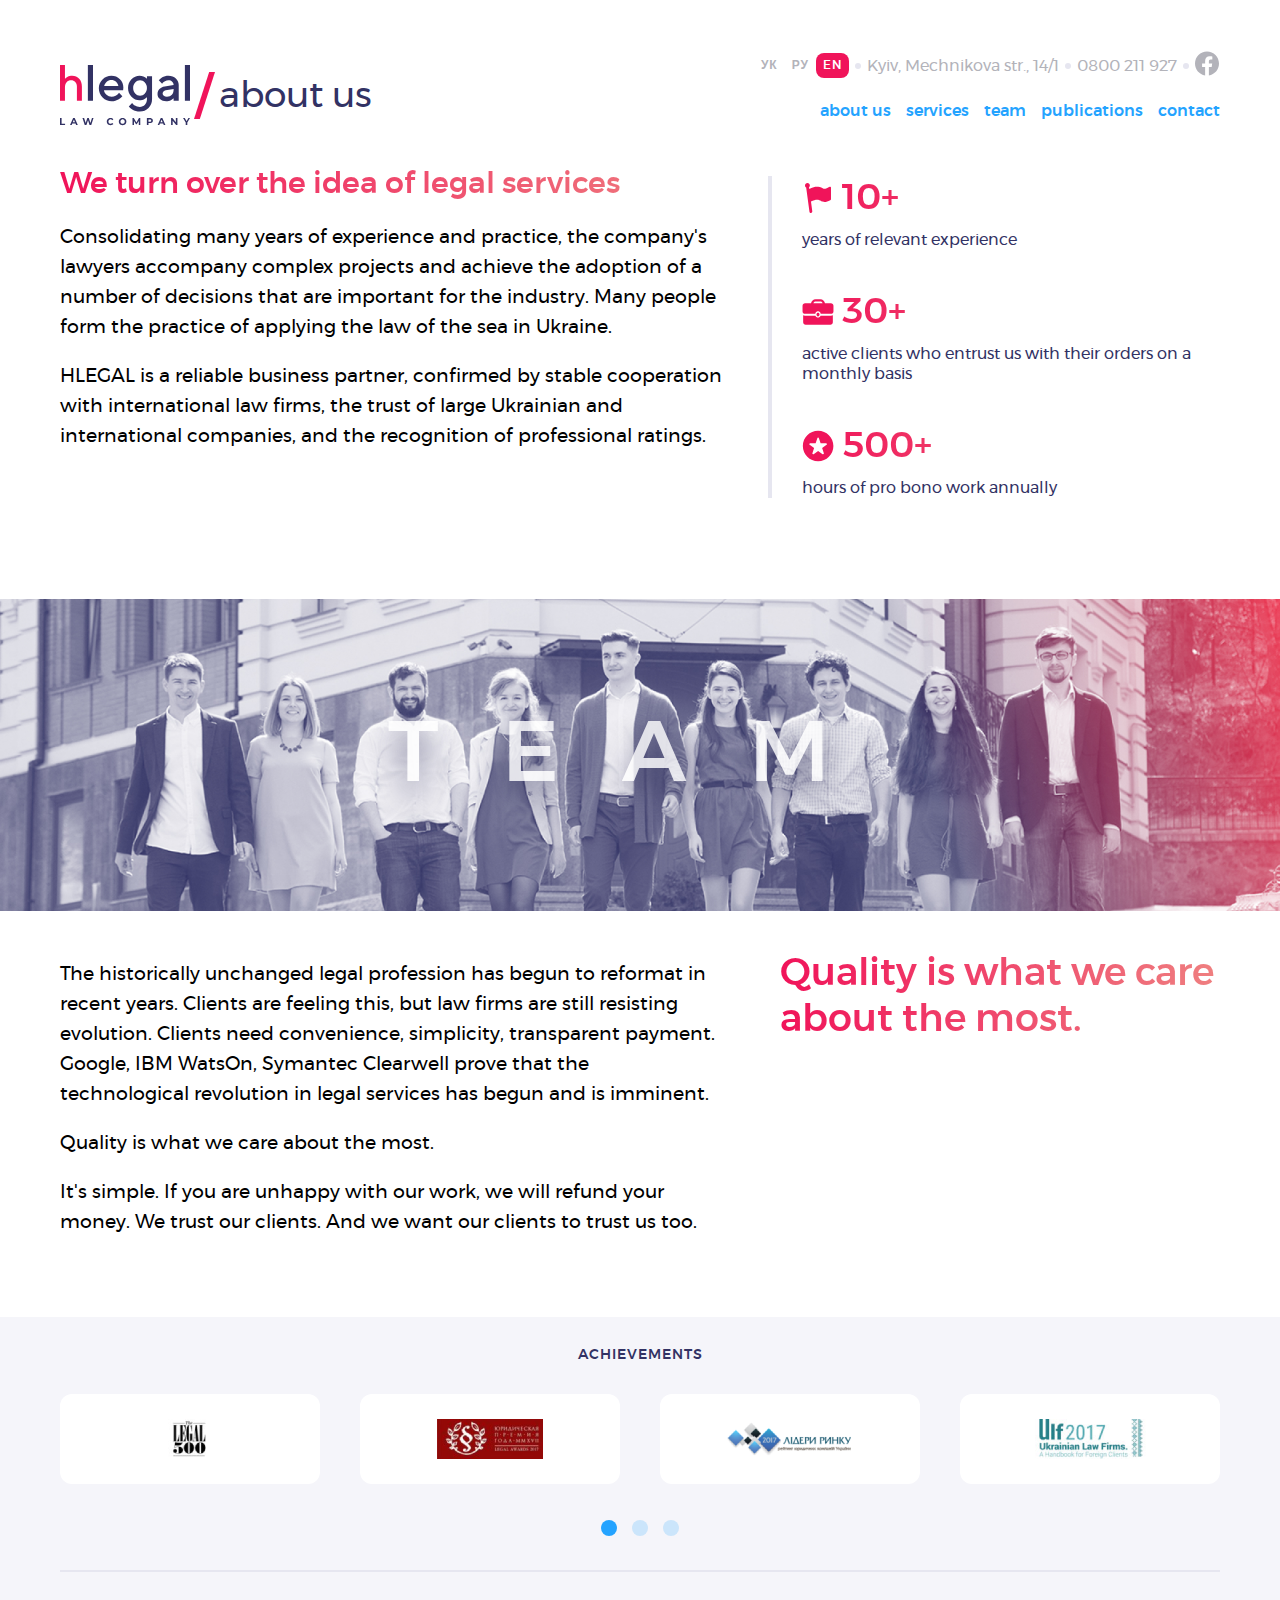
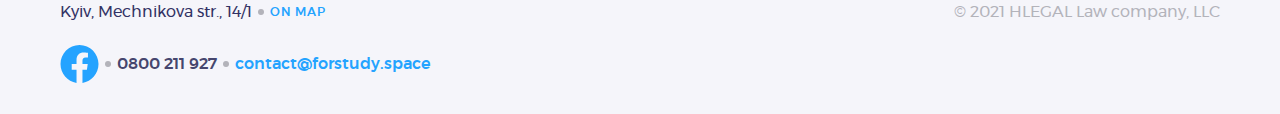
==== commit 038c03dd: "created mobile-first adaptive for page about us" ====
--- a/app/about.html
+++ b/app/about.html
@@ -21,12 +21,12 @@
                     <a class="header__phone header__phone--light header__strip--dot" href="tel:0800211927">0800 211 927</a>
                     <a class="header__fb" href="#">
                         <svg width="25" height="25" viewBox="0 0 25 25" fill="none" xmlns="http://www.w3.org/2000/svg">
-                            <path d="M24 12.5733C24 5.90541 18.6274 0.5 12 0.5C5.37258 0.5 0 5.90541 0 12.5733C0 18.5995 4.38823 23.5943 10.125 24.5V16.0633H7.07813V12.5733H10.125V9.91343C10.125 6.88755 11.9165 5.21615 14.6576 5.21615C15.9705 5.21615 17.3438 5.45195 17.3438 5.45195V8.42313H15.8306C14.3399 8.42313 13.875 9.35379 13.875 10.3086V12.5733H17.2031L16.6711 16.0633H13.875V24.5C19.6118 23.5943 24 18.5995 24 12.5733Z" fill="#FFFFFF"/>
+                            <path d="M24 12.5733C24 5.90541 18.6274 0.5 12 0.5C5.37258 0.5 0 5.90541 0 12.5733C0 18.5995 4.38823 23.5943 10.125 24.5V16.0633H7.07813V12.5733H10.125V9.91343C10.125 6.88755 11.9165 5.21615 14.6576 5.21615C15.9705 5.21615 17.3438 5.45195 17.3438 5.45195V8.42313H15.8306C14.3399 8.42313 13.875 9.35379 13.875 10.3086V12.5733H17.2031L16.6711 16.0633H13.875V24.5C19.6118 23.5943 24 18.5995 24 12.5733Z" fill="#B3B3BA"/>
                         </svg>                        
                     </a>
                 </div>
             </div>
-            <a class="header__logo header__logo--light" href="">
+            <a class="header__logo header__logo--light" href="./index.html">
                 <picture class="logo">
                     <source media="(min-width:768px)" srcset="./img/logo-light_tablet.svg">
                     <img src="./img/logo-light.svg" alt="#">
@@ -36,46 +36,50 @@
             <nav class="header__menu">
                 <button type="button" class="header__burger header__burger--light">btn</button>
                 <ul class="header__list">
-                    <li><a class="header__category" href="./about.html">about us</a></li>
-                    <li><a class="header__category" href="#">services</a></li>
-                    <li><a class="header__category" href="#">team</a></li>
-                    <li><a class="header__category" href="#">publications</a></li>
-                    <li><a class="header__category" href="#">contact</a></li>
+                    <li><a class="header__category header__category--blue" href="./about.html">about us</a></li>
+                    <li><a class="header__category header__category--blue" href="#">services</a></li>
+                    <li><a class="header__category header__category--blue" href="#">team</a></li>
+                    <li><a class="header__category header__category--blue" href="#">publications</a></li>
+                    <li><a class="header__category header__category--blue" href="#">contact</a></li>
                 </ul>
             </nav>
         </header>
     </div>
     <main class="mainly">
         <div class="container">
-            <section class="about">
-                <h1 class="about__title">We turn over the idea of legal services</h1>
-                <p class="about__text">Consolidating many years of experience and practice, the company's lawyers accompany complex projects and achieve the adoption of a number of decisions that are important for the industry. Many people form the practice of applying the law of the sea in Ukraine.
-                    HLEGAL is a reliable business partner, confirmed by stable cooperation with international law firms, the trust of large Ukrainian and international companies, and the recognition of professional ratings.</p>
-            </section>
-            <section class="achivments">
-                <h2 class="visually-hidden"> Our achivments</h2>
-                <article class="achivments__year achivments__box">
-                    <p class="achivments__item achivments__item--01">10+</p>
-                    <p class="achivments__text">years of relevant experience</p>
-                </article>
-                <article class="achivments__clients achivments__box">
-                    <p class="achivments__item achivments__item--02">30+</p>
-                    <p class="achivments__text">active clients who entrust us with their orders on a monthly basis</p>
-                </article>
-                <article class="achivments__hours achivments__box achivments__box--pb0">
-                    <p class="achivments__item achivments__item--03">500+</p>
-                    <p class="achivments__text">hours of pro bono work annually</p>
-                </article>
-            </section>
+            <div class="about-container">
+                <section class="about">
+                    <h1 class="about__title">We turn over the idea of legal services</h1>
+                    <p class="about__text">Consolidating many years of experience and practice, the company's lawyers accompany complex projects and achieve the adoption of a number of decisions that are important for the industry. Many people form the practice of applying the law of the sea in Ukraine.</p>
+                    <p class="about__text">HLEGAL is a reliable business partner, confirmed by stable cooperation with international law firms, the trust of large Ukrainian and international companies, and the recognition of professional ratings.</p>
+                </section>
+                <section class="achivments">
+                    <h2 class="visually-hidden"> Our achivments</h2>
+                    <article class="achivments__year achivments__box">
+                        <p class="achivments__item achivments__item--01">10+</p>
+                        <p class="achivments__text">years of relevant experience</p>
+                    </article>
+                    <article class="achivments__clients achivments__box">
+                        <p class="achivments__item achivments__item--02">30+</p>
+                        <p class="achivments__text">active clients who entrust us with their orders on a monthly basis</p>
+                    </article>
+                    <article class="achivments__hours achivments__box achivments__box--pb0">
+                        <p class="achivments__item achivments__item--03">500+</p>
+                        <p class="achivments__text">hours of pro bono work annually</p>
+                    </article>
+                </section>
+            </div>
         </div>
         <div class="team__img">
             <p class="team__img__text">team</p>
         </div>
         <div class="container">
             <section class="quality">
-                <p class="quality__text">The historically unchanged legal profession has begun to reformat in recent years. Clients are feeling this, but law firms are still resisting evolution. Clients need convenience, simplicity, transparent payment. Google, IBM WatsOn, Symantec Clearwell prove that the technological revolution in legal services has begun and is imminent.</p>
-                <p class="quality__text">Quality is what we care about the most.</p>
-                <p class="quality__text">It's simple. If you are unhappy with our work, we will refund your money. We trust our clients. And we want our clients to trust us too.</p>
+                <div class="quality__box">
+                    <p class="quality__text">The historically unchanged legal profession has begun to reformat in recent years. Clients are feeling this, but law firms are still resisting evolution. Clients need convenience, simplicity, transparent payment. Google, IBM WatsOn, Symantec Clearwell prove that the technological revolution in legal services has begun and is imminent.</p>
+                    <p class="quality__text">Quality is what we care about the most.</p>
+                    <p class="quality__text">It's simple. If you are unhappy with our work, we will refund your money. We trust our clients. And we want our clients to trust us too.</p>
+                </div>
                 <h3 class="quality__title">Quality is what we care about the most.</h3>
             </section>
         </div>
--- a/app/css/style.css
+++ b/app/css/style.css
@@ -270,6 +270,10 @@
           align-items: center;
 }
 
+.header__button {
+  text-transform: uppercase;
+}
+
 .header__button:not(.header__button--active):hover {
   background-color: rgba(255, 255, 255, 0.2);
 }
@@ -311,6 +315,9 @@
   display: -webkit-box;
   display: -ms-flexbox;
   display: flex;
+  -webkit-box-align: center;
+      -ms-flex-align: center;
+          align-items: center;
 }
 
 .header__logo--light-aboutus {
@@ -320,6 +327,8 @@
   color: #323264;
   text-decoration: none;
   margin-left: 4px;
+  margin-top: 0;
+  margin-bottom: 0;
 }
 
 .header__logo--light .logo {
@@ -395,6 +404,16 @@
   .header__adress:hover path, .header__fb:hover path {
     fill: #F0145A;
   }
+  .header__logo--light .logo::after {
+    content: '';
+    background-size: 21px 47px;
+    width: 21px;
+    height: 47px;
+  }
+  .header__logo--light-aboutus {
+    font-size: 36px;
+    line-height: 44px;
+  }
   .header__strip {
     background-color: transparent;
     grid-column: 1 / 2;
@@ -447,6 +466,9 @@
   }
   .header__category:hover {
     color: #F0145A;
+  }
+  .header__category--blue {
+    color: #24A3FF;
   }
 }
 
@@ -1398,12 +1420,18 @@
   padding-bottom: 0;
 }
 
+@media screen and (min-width: 768px) {
+  .achivments {
+    margin-bottom: 60px;
+  }
+}
+
 .team__img {
   background-image: url(../img/team.jpg);
   background-repeat: no-repeat;
   background-position: center;
   background-size: cover;
-  height: 114px;
+  height: 115px;
   display: -webkit-box;
   display: -ms-flexbox;
   display: flex;
@@ -1416,8 +1444,6 @@
 }
 
 .team__img__text {
-  width: 148px;
-  height: 44px;
   font-weight: 700;
   font-size: 36px;
   line-height: 44px;
@@ -1429,6 +1455,37 @@
   text-shadow: 0px 15px 30px rgba(40, 40, 86, 0.8);
 }
 
+@media screen and (min-width: 768px) {
+  .team__img {
+    height: 220px;
+  }
+  .team__img__text {
+    font-size: 46px;
+    line-height: 56px;
+    letter-spacing: 63px;
+  }
+}
+
+@media screen and (min-width: 1024px) {
+  .team__img {
+    height: 312px;
+  }
+  .team__img__text {
+    font-size: 86px;
+    line-height: 105px;
+  }
+}
+
+@media screen and (min-width: 1440px) {
+  .team__img {
+    height: 438px;
+  }
+  .team__img__text {
+    font-size: 96px;
+    line-height: 117px;
+  }
+}
+
 .quality {
   padding-top: 30px;
   padding-bottom: 60px;
@@ -1452,6 +1509,27 @@
   margin-bottom: 0;
 }
 
+@media screen and (min-width: 768px) {
+  .quality__title {
+    font-size: 38px;
+    line-height: 46px;
+  }
+}
+
+@media screen and (min-width: 1024px) {
+  .quality {
+    display: grid;
+    grid-template-columns: 3fr 2fr;
+    grid-column-gap: 60px;
+    -webkit-box-align: start;
+        -ms-flex-align: start;
+            align-items: start;
+  }
+  .quality__title {
+    margin-top: 10px;
+  }
+}
+
 .achievements-slider {
   background-color: #F5F5FA;
   padding-top: 30px;
@@ -1463,6 +1541,7 @@
 }
 
 .achievements-slider__title {
+  margin: 0 0 30px;
   font-weight: 700;
   font-size: 14px;
   line-height: 17px;
@@ -1516,4 +1595,25 @@
   background-position: center;
 }
 
+@media screen and (min-width: 768px) {
+  .achievements-slider__box {
+    margin: 0 -20px;
+  }
+  .achievements-slider__item {
+    margin: 0 20px;
+  }
+}
+
+@media screen and (min-width: 1024px) {
+  .about-container {
+    padding-bottom: 41px;
+    display: grid;
+    grid-template-columns: 3fr 2fr;
+    grid-column-gap: 30px;
+    -webkit-box-align: start;
+        -ms-flex-align: start;
+            align-items: start;
+  }
+}
+
 /*# sourceMappingURL=style.css.map */
